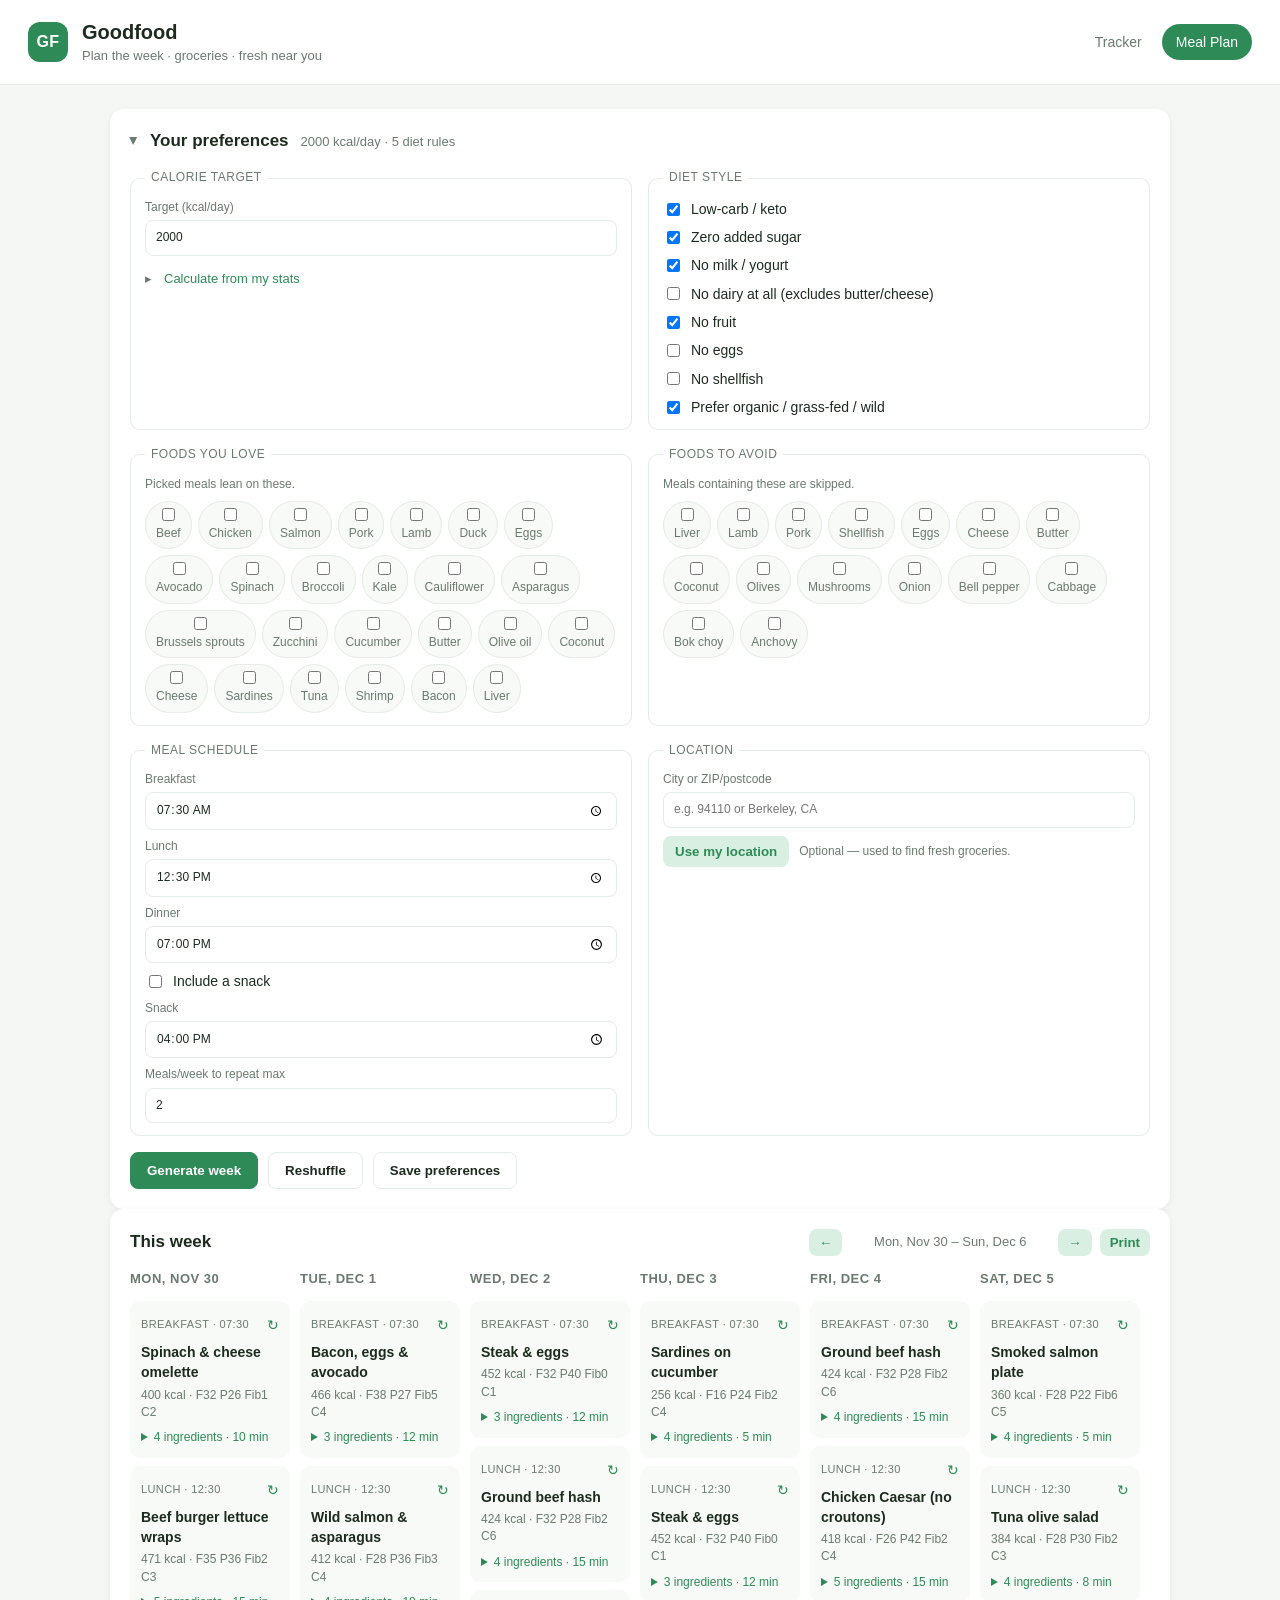
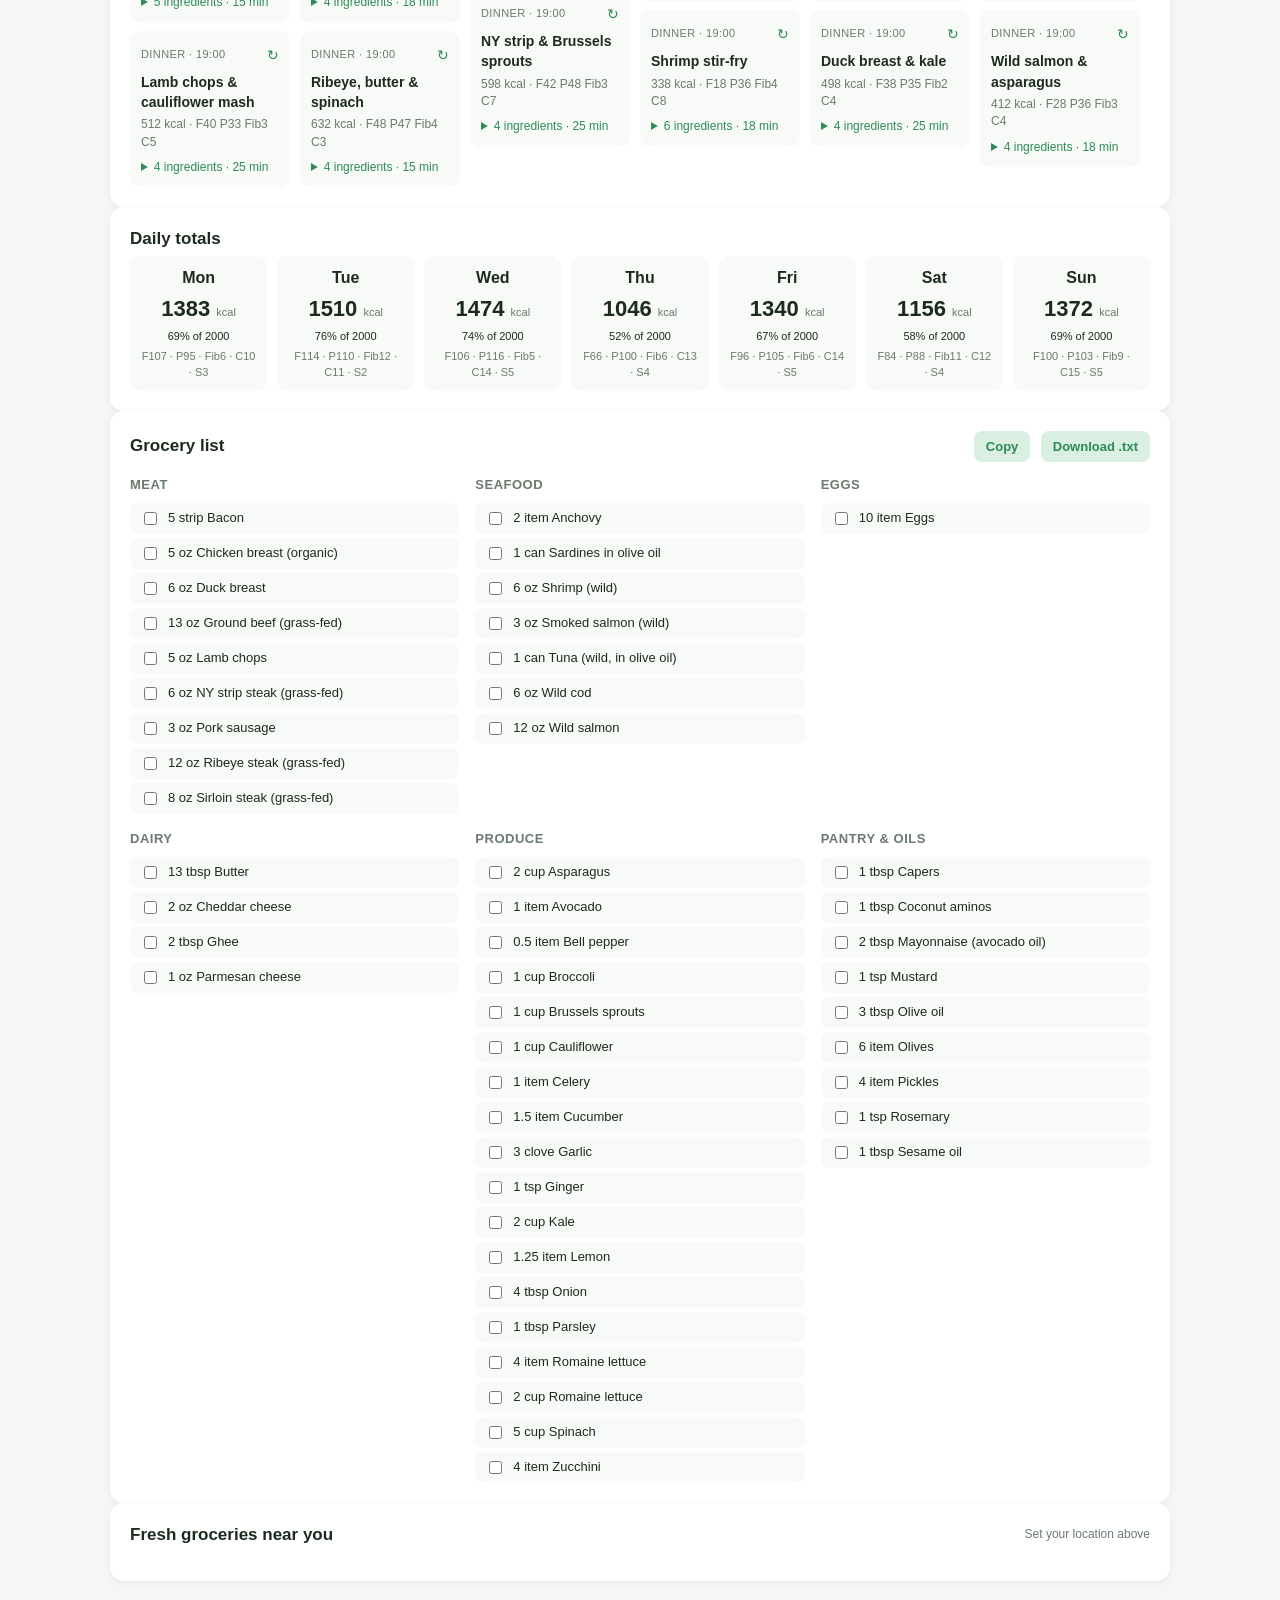
==== plan.html @ 70d7107c "Add interactive weekly meal planner New /plan page with onboarding, 7-day meal grid, aggregated groc" ====
<!DOCTYPE html>
<html lang="en">
<head>
  <meta charset="UTF-8" />
  <meta name="viewport" content="width=device-width, initial-scale=1.0" />
  <title>Goodfood — Weekly Meal Planner</title>
  <link rel="stylesheet" href="styles.css" />
</head>
<body>
  <header class="topbar">
    <div class="brand">
      <span class="logo">GF</span>
      <div>
        <h1>Goodfood</h1>
        <p class="tagline">Plan the week · groceries · fresh near you</p>
      </div>
    </div>
    <nav class="tabs">
      <a href="index.html">Tracker</a>
      <a href="plan.html" class="active">Meal Plan</a>
    </nav>
  </header>

  <main>
    <section class="card prefs">
      <details id="prefs-panel" open>
        <summary><h2>Your preferences</h2><span class="prefs-summary" id="prefs-summary"></span></summary>

        <div class="prefs-grid">
          <fieldset>
            <legend>Calorie target</legend>
            <label>Target (kcal/day)
              <input type="number" id="kcal-target" min="800" max="6000" step="50" value="2000" />
            </label>
            <details class="bmr-calc">
              <summary>Calculate from my stats</summary>
              <div class="bmr-grid">
                <label>Sex
                  <select id="bio-sex"><option value="m">Male</option><option value="f">Female</option></select>
                </label>
                <label>Age <input type="number" id="bio-age" min="14" max="100" value="35" /></label>
                <label>Weight (kg) <input type="number" id="bio-weight" min="30" max="250" step="0.5" value="75" /></label>
                <label>Height (cm) <input type="number" id="bio-height" min="120" max="230" value="175" /></label>
                <label>Activity
                  <select id="bio-activity">
                    <option value="1.2">Sedentary</option>
                    <option value="1.375">Light (1–3 d/wk)</option>
                    <option value="1.55" selected>Moderate (3–5 d/wk)</option>
                    <option value="1.725">Active (6–7 d/wk)</option>
                    <option value="1.9">Very active</option>
                  </select>
                </label>
                <label>Goal
                  <select id="bio-goal">
                    <option value="0.8">Lose fat</option>
                    <option value="1" selected>Maintain</option>
                    <option value="1.15">Gain muscle</option>
                  </select>
                </label>
                <button type="button" id="calc-kcal">Apply</button>
              </div>
            </details>
          </fieldset>

          <fieldset>
            <legend>Diet style</legend>
            <label class="check"><input type="checkbox" id="diet-lowcarb" checked /> Low-carb / keto</label>
            <label class="check"><input type="checkbox" id="diet-nosugar" checked /> Zero added sugar</label>
            <label class="check"><input type="checkbox" id="diet-nomilk" checked /> No milk / yogurt</label>
            <label class="check"><input type="checkbox" id="diet-nodairy" /> No dairy at all (excludes butter/cheese)</label>
            <label class="check"><input type="checkbox" id="diet-nofruit" checked /> No fruit</label>
            <label class="check"><input type="checkbox" id="diet-noeggs" /> No eggs</label>
            <label class="check"><input type="checkbox" id="diet-noshellfish" /> No shellfish</label>
            <label class="check"><input type="checkbox" id="diet-organic" checked /> Prefer organic / grass-fed / wild</label>
          </fieldset>

          <fieldset>
            <legend>Foods you love</legend>
            <p class="hint">Picked meals lean on these.</p>
            <div class="chip-grid" id="love-chips"></div>
          </fieldset>

          <fieldset>
            <legend>Foods to avoid</legend>
            <p class="hint">Meals containing these are skipped.</p>
            <div class="chip-grid" id="avoid-chips"></div>
          </fieldset>

          <fieldset>
            <legend>Meal schedule</legend>
            <label>Breakfast <input type="time" id="time-b" value="07:30" /></label>
            <label>Lunch <input type="time" id="time-l" value="12:30" /></label>
            <label>Dinner <input type="time" id="time-d" value="19:00" /></label>
            <label class="check"><input type="checkbox" id="want-snack" /> Include a snack</label>
            <label>Snack <input type="time" id="time-s" value="16:00" /></label>
            <label>Meals/week to repeat max
              <input type="number" id="repeat-max" min="1" max="7" value="2" />
            </label>
          </fieldset>

          <fieldset>
            <legend>Location</legend>
            <label>City or ZIP/postcode
              <input type="text" id="loc-input" placeholder="e.g. 94110 or Berkeley, CA" />
            </label>
            <div class="loc-actions">
              <button type="button" id="loc-geo">Use my location</button>
              <span class="loc-status" id="loc-status">Optional — used to find fresh groceries.</span>
            </div>
          </fieldset>
        </div>

        <div class="prefs-actions">
          <button type="button" id="generate-btn" class="primary">Generate week</button>
          <button type="button" id="reshuffle-btn">Reshuffle</button>
          <button type="button" id="save-prefs">Save preferences</button>
        </div>
      </details>
    </section>

    <section class="card">
      <div class="card-header">
        <h2>This week</h2>
        <div class="week-actions">
          <button type="button" id="prev-week">&larr;</button>
          <span id="week-label">—</span>
          <button type="button" id="next-week">&rarr;</button>
          <button type="button" id="print-btn">Print</button>
        </div>
      </div>
      <div class="week-grid" id="week-grid"></div>
    </section>

    <section class="card">
      <h2>Daily totals</h2>
      <div class="totals-grid" id="totals-grid"></div>
    </section>

    <section class="card">
      <div class="card-header">
        <h2>Grocery list</h2>
        <div>
          <button type="button" id="copy-grocery">Copy</button>
          <button type="button" id="download-grocery">Download .txt</button>
        </div>
      </div>
      <div class="grocery-grid" id="grocery-grid"></div>
    </section>

    <section class="card">
      <div class="card-header">
        <h2>Fresh groceries near you</h2>
        <span class="loc-status" id="nearby-loc">Set your location above</span>
      </div>
      <div class="stores-grid" id="stores-grid"></div>
    </section>
  </main>

  <div class="toast" id="toast" role="status" aria-live="polite"></div>

  <script src="plan.js"></script>
</body>
</html>
---- styles.css ----
:root {
  --bg: #f5f7f5;
  --surface: #ffffff;
  --ink: #1d2b1f;
  --muted: #6b7a6e;
  --line: #e5ebe5;
  --accent: #2e8b57;
  --accent-soft: #d8efe1;
  --warn: #c8553d;
  --warn-soft: #fbe5df;
  --cap: #c8553d;
  --shadow: 0 2px 8px rgba(20, 40, 25, 0.06);
  --radius: 14px;
}

* { box-sizing: border-box; }

html, body {
  margin: 0;
  padding: 0;
  background: var(--bg);
  color: var(--ink);
  font-family: -apple-system, BlinkMacSystemFont, "Segoe UI", Roboto, "Helvetica Neue", Arial, sans-serif;
  line-height: 1.45;
}

.topbar {
  display: flex;
  align-items: center;
  justify-content: space-between;
  padding: 18px 28px;
  background: var(--surface);
  border-bottom: 1px solid var(--line);
  position: sticky;
  top: 0;
  z-index: 10;
}

.brand { display: flex; align-items: center; gap: 14px; }
.brand h1 { margin: 0; font-size: 20px; }
.tagline { margin: 0; color: var(--muted); font-size: 13px; }

.logo {
  width: 40px; height: 40px;
  border-radius: 12px;
  background: var(--accent);
  color: #fff;
  display: grid;
  place-items: center;
  font-weight: 700;
  letter-spacing: 0.5px;
}

.date-control {
  display: flex;
  align-items: center;
  gap: 8px;
}
.date-control button {
  background: var(--accent-soft);
  border: none;
  width: 32px; height: 32px;
  border-radius: 8px;
  cursor: pointer;
  font-size: 16px;
  color: var(--accent);
}
.date-control input[type="date"] {
  padding: 6px 10px;
  border: 1px solid var(--line);
  border-radius: 8px;
  font: inherit;
  background: var(--surface);
  color: var(--ink);
}

main {
  max-width: 1100px;
  margin: 0 auto;
  padding: 24px 20px 60px;
}

.summary {
  display: grid;
  grid-template-columns: 200px 1fr;
  gap: 20px;
  background: var(--surface);
  border-radius: var(--radius);
  padding: 22px;
  box-shadow: var(--shadow);
  margin-bottom: 24px;
}

.ring-card {
  position: relative;
  display: grid;
  place-items: center;
}
.ring { width: 160px; height: 160px; transform: rotate(-90deg); }
.ring-bg { fill: none; stroke: var(--line); stroke-width: 12; }
.ring-fg {
  fill: none;
  stroke: var(--accent);
  stroke-width: 12;
  stroke-linecap: round;
  stroke-dasharray: 326.7;
  stroke-dashoffset: 326.7;
  transition: stroke-dashoffset 0.5s ease;
}
.ring-label {
  position: absolute;
  text-align: center;
}
.ring-label span { font-size: 28px; font-weight: 700; display: block; }
.ring-label small { color: var(--muted); font-size: 12px; }

.stats {
  display: grid;
  grid-template-columns: repeat(3, 1fr);
  gap: 14px;
}
.organic-toggle {
  display: flex;
  align-items: center;
  gap: 8px;
  font-size: 13px;
  color: var(--muted);
}
.organic-toggle input { width: 16px; height: 16px; }
.stat {
  display: flex;
  flex-direction: column;
  gap: 4px;
}
.stat-label { font-size: 12px; color: var(--muted); text-transform: uppercase; letter-spacing: 0.5px; }
.stat-value { font-weight: 600; }
.bar {
  height: 8px;
  background: var(--line);
  border-radius: 99px;
  overflow: hidden;
  margin-top: 4px;
}
.bar-fill {
  height: 100%;
  width: 0%;
  background: var(--accent);
  transition: width 0.4s ease, background 0.2s;
}
.bar-fill.cap { background: var(--accent); }
.bar-fill.cap.over { background: var(--cap); }

.cards {
  display: grid;
  grid-template-columns: repeat(2, 1fr);
  gap: 18px;
}

.card {
  background: var(--surface);
  border-radius: var(--radius);
  padding: 20px;
  box-shadow: var(--shadow);
}
.card.wide { grid-column: 1 / -1; }
.card h2 { margin: 0 0 4px; font-size: 17px; }
.card h3 { margin: 0 0 6px; font-size: 13px; color: var(--muted); text-transform: uppercase; letter-spacing: 0.5px; }
.card-hint { margin: 0 0 14px; color: var(--muted); font-size: 13px; }

.cups {
  display: flex;
  flex-wrap: wrap;
  gap: 8px;
  margin-bottom: 12px;
}
.cup {
  width: 38px; height: 46px;
  border-radius: 6px 6px 14px 14px;
  border: 2px solid var(--accent);
  background: transparent;
  cursor: pointer;
  transition: background 0.2s;
}
.cup.filled { background: var(--accent); }

.row-form {
  display: grid;
  grid-template-columns: 1fr 110px 130px auto;
  gap: 8px;
  margin-bottom: 12px;
}
.row-form.compact {
  grid-template-columns: auto 1fr 1fr auto;
  align-items: end;
}
#sleep-form.row-form {
  grid-template-columns: 1fr 1fr 1fr auto;
  align-items: end;
}
.row-form input, .row-form select, .row-form button {
  padding: 9px 10px;
  border: 1px solid var(--line);
  border-radius: 8px;
  font: inherit;
  background: var(--surface);
  color: var(--ink);
}
.row-form button {
  background: var(--accent);
  color: #fff;
  border: none;
  cursor: pointer;
  font-weight: 600;
}
.row-form button:hover { background: #246d44; }

.meal-form {
  display: flex;
  flex-direction: column;
  gap: 10px;
  margin-bottom: 14px;
}
.meal-form input, .meal-form select, .meal-form button {
  padding: 9px 10px;
  border: 1px solid var(--line);
  border-radius: 8px;
  font: inherit;
  background: var(--surface);
  color: var(--ink);
}
.meal-form > button {
  background: var(--accent);
  color: #fff;
  border: none;
  cursor: pointer;
  font-weight: 600;
}
.meal-form > button:hover { background: #246d44; }

.macros-grid {
  display: grid;
  grid-template-columns: repeat(5, 1fr);
  gap: 8px;
}
.macros-grid label {
  display: flex;
  flex-direction: column;
  font-size: 12px;
  color: var(--muted);
  gap: 4px;
}
.macros-grid input {
  padding: 8px 8px;
  border: 1px solid var(--line);
  border-radius: 8px;
  font: inherit;
}

.warning {
  background: var(--warn-soft);
  color: var(--warn);
  padding: 10px 12px;
  border-radius: 8px;
  font-size: 13px;
  border-left: 3px solid var(--warn);
}

.inline {
  display: flex;
  flex-direction: column;
  font-size: 12px;
  color: var(--muted);
  gap: 4px;
}
.inline input, .inline select {
  padding: 9px 10px;
  border: 1px solid var(--line);
  border-radius: 8px;
  font: inherit;
  background: var(--surface);
  color: var(--ink);
}

.entries {
  list-style: none;
  padding: 0;
  margin: 0;
  display: flex;
  flex-direction: column;
  gap: 6px;
  max-height: 260px;
  overflow-y: auto;
}
.entries li {
  display: flex;
  justify-content: space-between;
  align-items: center;
  padding: 8px 10px;
  border-radius: 8px;
  background: #f7faf7;
}
.entries li.flagged {
  background: var(--warn-soft);
}
.entry-meta {
  font-size: 12px;
  color: var(--muted);
}
.entry-name { font-weight: 500; }
.del-btn {
  background: none;
  border: none;
  color: var(--muted);
  cursor: pointer;
  font-size: 16px;
  padding: 0 4px;
  line-height: 1;
}
.del-btn:hover { color: var(--warn); }

.link-btn {
  background: none;
  border: none;
  color: var(--accent);
  cursor: pointer;
  font: inherit;
  padding: 6px 0;
}
.link-btn:hover { text-decoration: underline; }
.link-btn.danger { color: var(--warn); }

.food-cats {
  display: grid;
  grid-template-columns: repeat(2, 1fr);
  gap: 16px;
}
.food-list, .avoid-list {
  list-style: none;
  padding: 0;
  margin: 0;
  display: flex;
  flex-direction: column;
  gap: 4px;
}
.food-list li {
  background: #f7faf7;
  padding: 6px 10px;
  border-radius: 6px;
  font-size: 13px;
  cursor: pointer;
  display: flex;
  justify-content: space-between;
  gap: 8px;
}
.food-list li:hover { background: var(--accent-soft); }
.food-list li small { color: var(--muted); }
.avoid-list li {
  background: var(--warn-soft);
  color: var(--warn);
  padding: 6px 10px;
  border-radius: 6px;
  font-size: 13px;
}

.trend {
  display: grid;
  grid-template-columns: repeat(7, 1fr);
  gap: 10px;
  align-items: end;
  height: 180px;
}
.trend-day {
  display: flex;
  flex-direction: column;
  align-items: center;
  gap: 6px;
  height: 100%;
}
.trend-bar-stack {
  flex: 1;
  width: 100%;
  display: flex;
  flex-direction: column-reverse;
  gap: 2px;
  border-radius: 6px;
  overflow: hidden;
  background: var(--line);
}
.trend-seg { width: 100%; transition: height 0.3s ease; }
.trend-seg.fat { background: #e6a23c; }
.trend-seg.pro { background: #2e8b57; }
.trend-seg.fib { background: #4aa3df; }
.trend-seg.carb { background: #c8553d; }
.trend-seg.sugar { background: #8e3a3a; }
.trend-day small { font-size: 11px; color: var(--muted); }

.legend {
  display: flex;
  flex-wrap: wrap;
  gap: 14px;
  margin-top: 12px;
  font-size: 12px;
  color: var(--muted);
}
.legend .dot {
  display: inline-block;
  width: 10px; height: 10px;
  border-radius: 50%;
  margin-right: 4px;
  vertical-align: middle;
}
.legend .dot.fat { background: #e6a23c; }
.legend .dot.pro { background: #2e8b57; }
.legend .dot.fib { background: #4aa3df; }
.legend .dot.carb { background: #c8553d; }
.legend .dot.sugar { background: #8e3a3a; }

.goals-grid {
  display: grid;
  grid-template-columns: repeat(6, 1fr) auto;
  gap: 10px;
  align-items: end;
}
.goals-grid label {
  display: flex;
  flex-direction: column;
  font-size: 12px;
  color: var(--muted);
  gap: 4px;
}
.goals-grid input {
  padding: 9px 10px;
  border: 1px solid var(--line);
  border-radius: 8px;
  font: inherit;
}
.goals-grid button {
  padding: 9px 14px;
  background: var(--accent);
  color: #fff;
  border: none;
  border-radius: 8px;
  font-weight: 600;
  cursor: pointer;
}

.practice-row {
  display: flex;
  flex-wrap: wrap;
  gap: 10px;
  align-items: end;
  margin-top: 12px;
  padding-top: 12px;
  border-top: 1px dashed var(--line);
}
.practice-row > button {
  padding: 9px 14px;
  background: var(--accent);
  color: #fff;
  border: none;
  border-radius: 8px;
  font-weight: 600;
  cursor: pointer;
}
.practice-tags {
  display: flex;
  flex-wrap: wrap;
  gap: 6px;
  flex: 1;
}
.tag {
  background: var(--surface);
  border: 1px solid var(--line);
  border-radius: 99px;
  padding: 6px 12px;
  font-size: 13px;
  cursor: pointer;
  color: var(--ink);
}
.tag.on {
  background: var(--accent-soft);
  border-color: var(--accent);
  color: var(--accent);
}

.data-actions {
  margin-top: 14px;
  display: flex;
  gap: 16px;
  border-top: 1px solid var(--line);
  padding-top: 12px;
}

.toast {
  position: fixed;
  bottom: 24px;
  left: 50%;
  transform: translateX(-50%) translateY(20px);
  background: var(--ink);
  color: #fff;
  padding: 10px 18px;
  border-radius: 99px;
  font-size: 14px;
  opacity: 0;
  pointer-events: none;
  transition: opacity 0.25s, transform 0.25s;
}
.toast.show {
  opacity: 1;
  transform: translateX(-50%) translateY(0);
}

@media (max-width: 720px) {
  .summary { grid-template-columns: 1fr; }
  .stats { grid-template-columns: 1fr 1fr; }
  .cards { grid-template-columns: 1fr; }
  .row-form { grid-template-columns: 1fr 1fr; }
  .row-form input:first-child, .row-form button { grid-column: 1 / -1; }
  .macros-grid { grid-template-columns: 1fr 1fr 1fr; }
  .goals-grid { grid-template-columns: 1fr 1fr; }
  .goals-grid button { grid-column: 1 / -1; }
  .food-cats { grid-template-columns: 1fr; }
}

/* ===== Tabs nav ===== */
.tabs {
  display: flex;
  gap: 6px;
}
.tabs a {
  padding: 8px 14px;
  border-radius: 99px;
  text-decoration: none;
  color: var(--muted);
  font-size: 14px;
  font-weight: 500;
}
.tabs a:hover { background: var(--accent-soft); color: var(--accent); }
.tabs a.active { background: var(--accent); color: #fff; }

/* ===== Meal planner ===== */
.prefs details > summary {
  display: flex;
  align-items: baseline;
  gap: 12px;
  cursor: pointer;
  list-style: none;
}
.prefs details > summary::-webkit-details-marker { display: none; }
.prefs details > summary::before {
  content: "▸";
  color: var(--muted);
  transition: transform 0.2s;
}
.prefs details[open] > summary::before { transform: rotate(90deg); display: inline-block; }
.prefs h2 { margin: 0; }
.prefs-summary {
  color: var(--muted);
  font-size: 13px;
}
.prefs-grid {
  display: grid;
  grid-template-columns: repeat(2, 1fr);
  gap: 16px;
  margin-top: 16px;
}
.prefs fieldset {
  border: 1px solid var(--line);
  border-radius: 10px;
  padding: 12px 14px;
  margin: 0;
  display: flex;
  flex-direction: column;
  gap: 8px;
}
.prefs legend {
  font-size: 12px;
  color: var(--muted);
  text-transform: uppercase;
  letter-spacing: 0.5px;
  padding: 0 6px;
}
.prefs label {
  display: flex;
  flex-direction: column;
  font-size: 12px;
  color: var(--muted);
  gap: 4px;
}
.prefs label input[type="number"],
.prefs label input[type="text"],
.prefs label input[type="time"],
.prefs label select {
  padding: 8px 10px;
  border: 1px solid var(--line);
  border-radius: 8px;
  font: inherit;
  color: var(--ink);
}
.prefs label.check {
  flex-direction: row;
  align-items: center;
  gap: 8px;
  color: var(--ink);
  font-size: 14px;
}
.prefs .hint { margin: 0; color: var(--muted); font-size: 12px; }
.bmr-calc { margin-top: 6px; font-size: 13px; }
.bmr-calc summary { cursor: pointer; color: var(--accent); }
.bmr-grid {
  display: grid;
  grid-template-columns: repeat(3, 1fr);
  gap: 8px;
  margin-top: 8px;
  align-items: end;
}
.bmr-grid button {
  padding: 8px 12px;
  background: var(--accent);
  color: #fff;
  border: none;
  border-radius: 8px;
  cursor: pointer;
  font-weight: 600;
}

.chip-grid {
  display: flex;
  flex-wrap: wrap;
  gap: 6px;
}
.chip {
  display: inline-flex;
  align-items: center;
  gap: 6px;
  padding: 6px 10px;
  background: #f7faf7;
  border: 1px solid var(--line);
  border-radius: 99px;
  font-size: 13px;
  cursor: pointer;
  color: var(--ink);
}
.chip input { margin: 0; }
.chip:has(input:checked) { background: var(--accent-soft); border-color: var(--accent); color: var(--accent); }

.loc-actions {
  display: flex;
  align-items: center;
  gap: 10px;
  flex-wrap: wrap;
}
.loc-actions button {
  padding: 8px 12px;
  background: var(--accent-soft);
  color: var(--accent);
  border: none;
  border-radius: 8px;
  cursor: pointer;
  font-weight: 600;
}
.loc-status { font-size: 12px; color: var(--muted); }

.prefs-actions {
  display: flex;
  gap: 10px;
  margin-top: 16px;
  flex-wrap: wrap;
}
.prefs-actions button {
  padding: 10px 16px;
  background: var(--surface);
  border: 1px solid var(--line);
  border-radius: 8px;
  cursor: pointer;
  font-weight: 600;
  color: var(--ink);
}
.prefs-actions button.primary {
  background: var(--accent);
  color: #fff;
  border-color: var(--accent);
}

.card-header {
  display: flex;
  align-items: center;
  justify-content: space-between;
  gap: 12px;
  margin-bottom: 14px;
  flex-wrap: wrap;
}
.card-header h2 { margin: 0; }
.week-actions {
  display: flex;
  align-items: center;
  gap: 8px;
}
.week-actions button {
  padding: 6px 10px;
  background: var(--accent-soft);
  color: var(--accent);
  border: none;
  border-radius: 8px;
  cursor: pointer;
  font-weight: 600;
}
#week-label { font-size: 13px; color: var(--muted); min-width: 200px; text-align: center; }

.week-grid {
  display: grid;
  grid-template-columns: repeat(7, minmax(160px, 1fr));
  gap: 10px;
  overflow-x: auto;
}
.day-col {
  display: flex;
  flex-direction: column;
  gap: 8px;
}
.day-col h3 {
  margin: 0 0 4px;
  font-size: 13px;
  color: var(--muted);
  text-transform: uppercase;
  letter-spacing: 0.5px;
}
.meal-slot {
  background: #f7faf7;
  border-radius: 10px;
  padding: 10px;
  display: flex;
  flex-direction: column;
  gap: 4px;
  border: 1px solid transparent;
}
.meal-slot:hover { border-color: var(--accent-soft); }
.slot-head {
  display: flex;
  justify-content: space-between;
  align-items: center;
  font-size: 11px;
  color: var(--muted);
  text-transform: uppercase;
  letter-spacing: 0.4px;
}
.slot-head button {
  font-size: 14px;
  color: var(--accent);
  background: none;
  border: none;
  cursor: pointer;
  line-height: 1;
}
.meal-name { font-weight: 600; font-size: 14px; }
.meal-macros { font-size: 12px; color: var(--muted); }
.meal-ings summary {
  font-size: 12px;
  color: var(--accent);
  cursor: pointer;
  margin-top: 4px;
}
.meal-ings ul {
  margin: 6px 0 0;
  padding-left: 18px;
  font-size: 12px;
  color: var(--ink);
}

.totals-grid {
  display: grid;
  grid-template-columns: repeat(7, 1fr);
  gap: 10px;
}
.total-card {
  background: #f7faf7;
  border-radius: 10px;
  padding: 10px;
  text-align: center;
}
.total-card .big {
  font-size: 22px;
  font-weight: 700;
  margin: 4px 0;
}
.total-card .big small {
  font-size: 11px;
  color: var(--muted);
  font-weight: 500;
}
.total-card .hint { font-size: 11px; }
.macro-row {
  font-size: 11px;
  color: var(--muted);
  margin-top: 4px;
}

.grocery-grid {
  display: grid;
  grid-template-columns: repeat(3, 1fr);
  gap: 16px;
}
.grocery-block h4 {
  margin: 0 0 8px;
  font-size: 13px;
  color: var(--muted);
  text-transform: uppercase;
  letter-spacing: 0.5px;
}
.grocery-block ul {
  list-style: none;
  padding: 0;
  margin: 0;
  display: flex;
  flex-direction: column;
  gap: 4px;
}
.grocery-block label {
  display: flex;
  align-items: center;
  gap: 8px;
  background: #f7faf7;
  padding: 6px 10px;
  border-radius: 8px;
  font-size: 13px;
  cursor: pointer;
}
.grocery-block input:checked + span { text-decoration: line-through; color: var(--muted); }

#copy-grocery, #download-grocery {
  padding: 8px 12px;
  background: var(--accent-soft);
  color: var(--accent);
  border: none;
  border-radius: 8px;
  cursor: pointer;
  font-weight: 600;
  font-size: 13px;
  margin-left: 6px;
}

.stores-grid {
  display: grid;
  grid-template-columns: repeat(auto-fill, minmax(180px, 1fr));
  gap: 10px;
}
.store-link {
  background: #f7faf7;
  border-radius: 10px;
  padding: 12px 14px;
  text-decoration: none;
  color: var(--ink);
  display: flex;
  flex-direction: column;
  gap: 2px;
  border: 1px solid transparent;
}
.store-link:hover { border-color: var(--accent); background: var(--accent-soft); }
.store-link span { color: var(--accent); font-size: 12px; }

.center { text-align: center; }

@media (max-width: 960px) {
  .prefs-grid { grid-template-columns: 1fr; }
  .week-grid { grid-template-columns: repeat(7, 220px); }
  .totals-grid { grid-template-columns: repeat(7, 120px); overflow-x: auto; }
  .grocery-grid { grid-template-columns: 1fr 1fr; }
}
@media (max-width: 600px) {
  .grocery-grid { grid-template-columns: 1fr; }
  .bmr-grid { grid-template-columns: 1fr 1fr; }
}

@media print {
  .topbar, .prefs, .prefs-actions, .week-actions, #copy-grocery, #download-grocery, .stores-grid { display: none !important; }
  .card { box-shadow: none; border: 1px solid #ccc; break-inside: avoid; }
  .week-grid { grid-template-columns: repeat(7, 1fr) !important; overflow: visible !important; }
  body { background: #fff; }
}
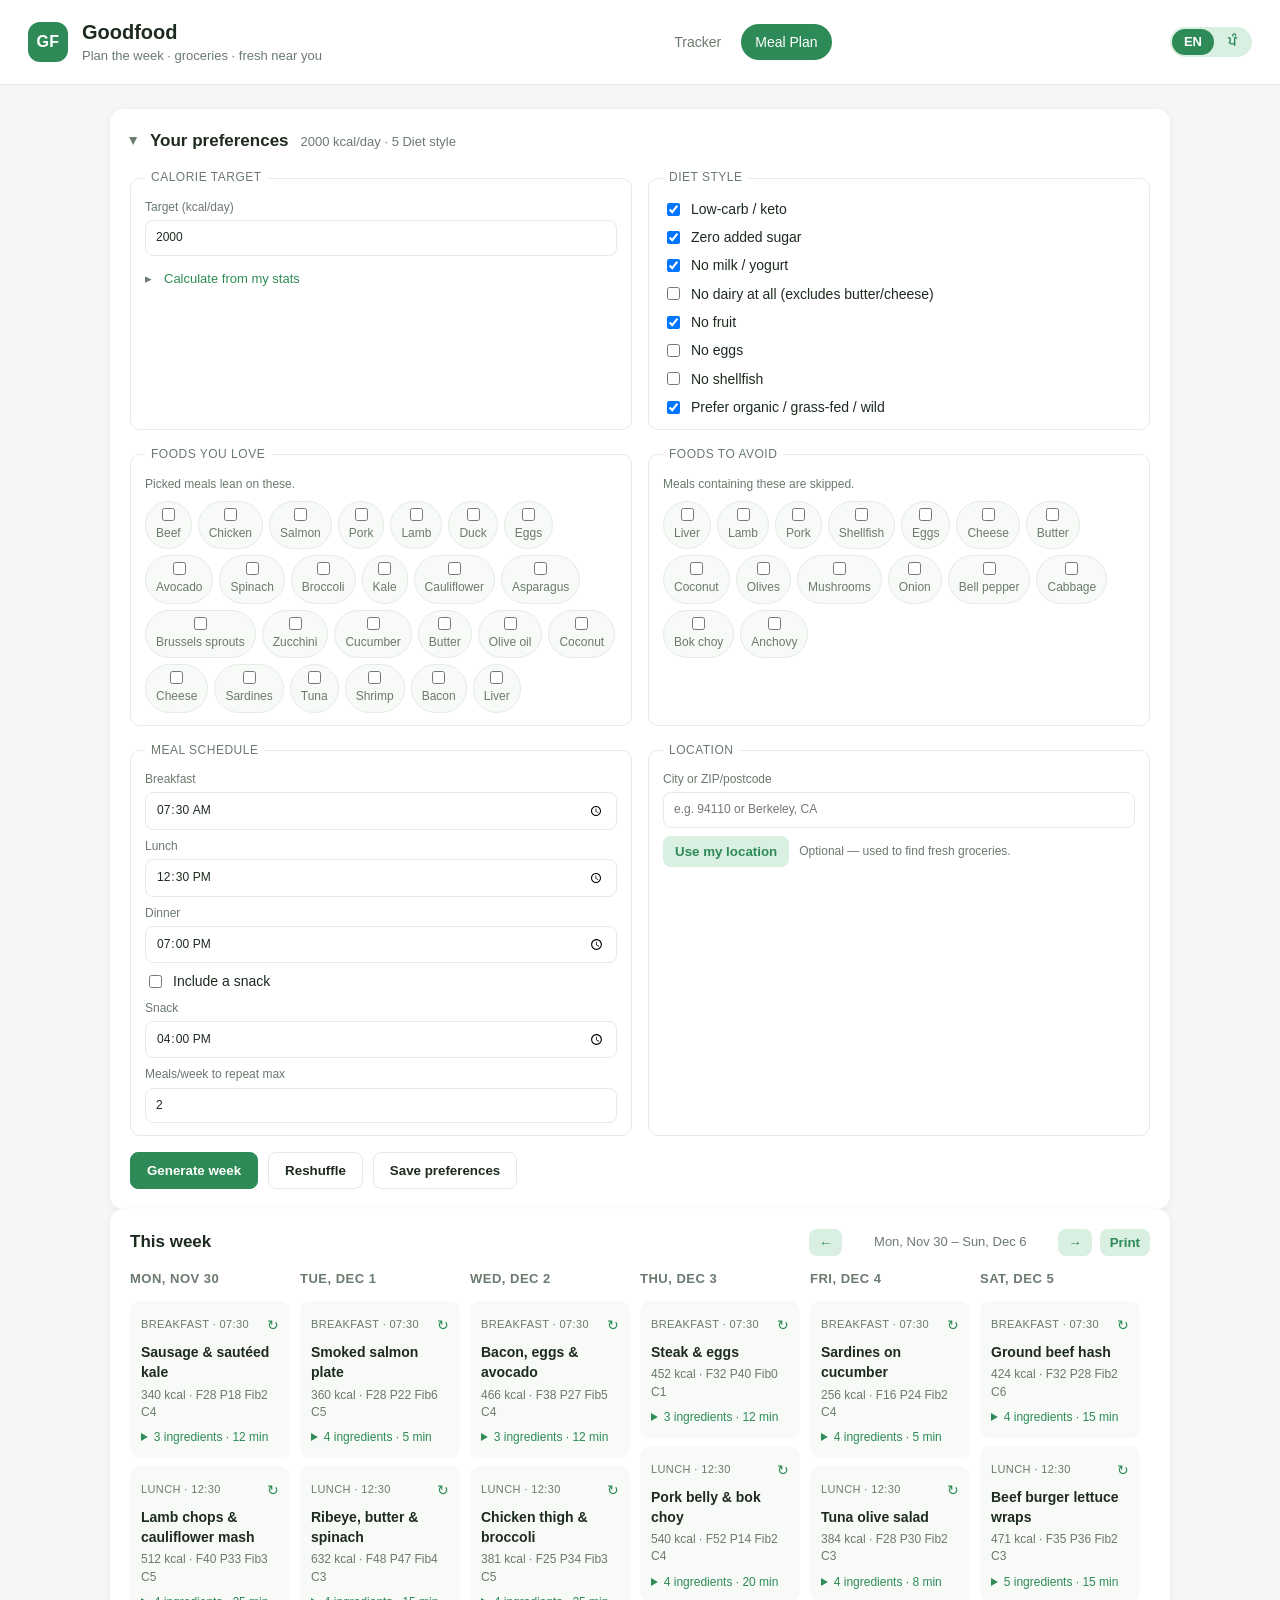
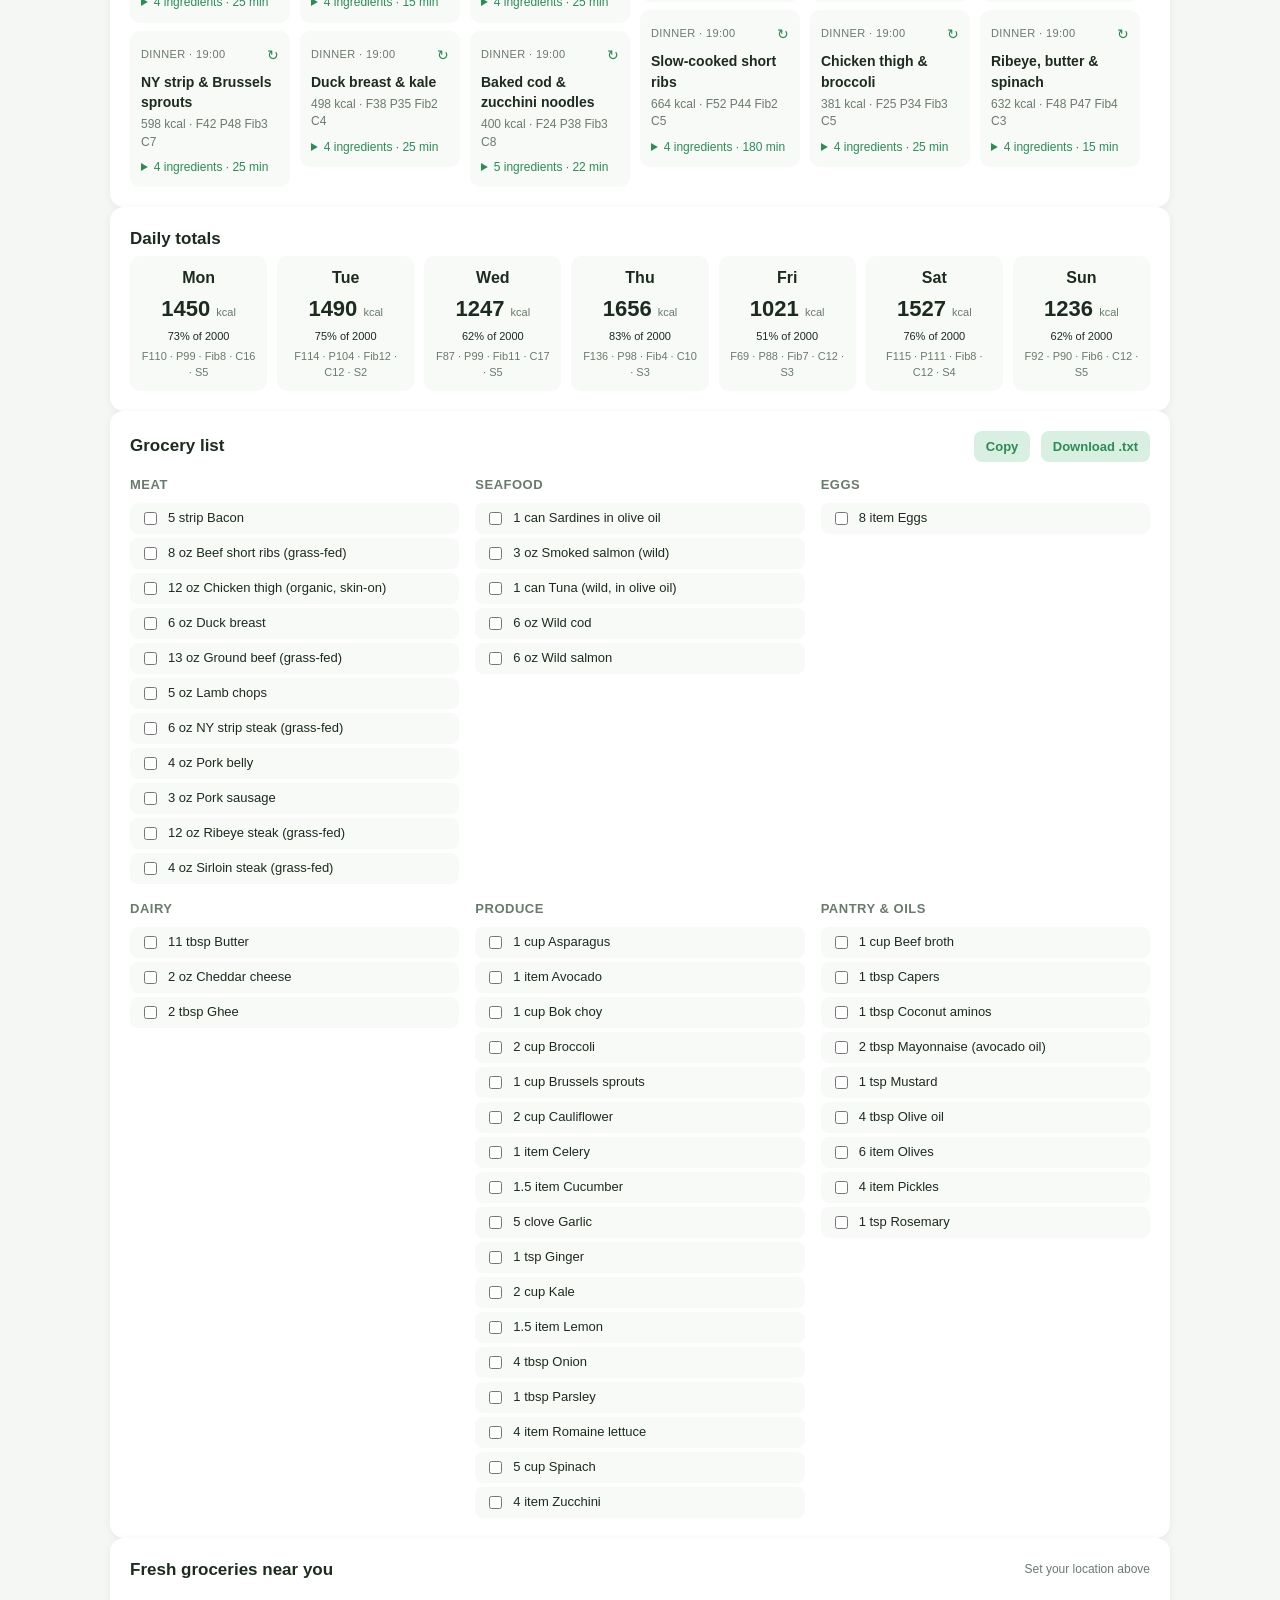
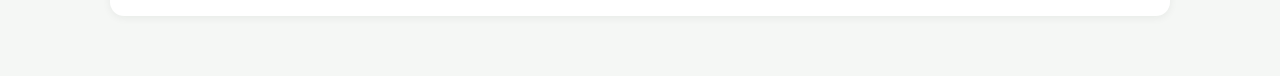
==== commit fde27edb: "Add bilingual UI (English / ਪੰਜਾਬੀ) with live switcher - New i18n.js module: single dictionary for b" ====
--- a/plan.html
+++ b/plan.html
@@ -4,6 +4,9 @@
   <meta charset="UTF-8" />
   <meta name="viewport" content="width=device-width, initial-scale=1.0" />
   <title>Goodfood — Weekly Meal Planner</title>
+  <link rel="preconnect" href="https://fonts.googleapis.com" />
+  <link rel="preconnect" href="https://fonts.gstatic.com" crossorigin />
+  <link href="https://fonts.googleapis.com/css2?family=Noto+Sans+Gurmukhi:wght@400;500;600;700&display=swap" rel="stylesheet" />
   <link rel="stylesheet" href="styles.css" />
 </head>
 <body>
@@ -11,137 +14,146 @@
     <div class="brand">
       <span class="logo">GF</span>
       <div>
-        <h1>Goodfood</h1>
-        <p class="tagline">Plan the week · groceries · fresh near you</p>
+        <h1 data-i18n="brand.title">Goodfood</h1>
+        <p class="tagline" data-i18n="tagline.plan">Plan the week · groceries · fresh near you</p>
       </div>
     </div>
     <nav class="tabs">
-      <a href="index.html">Tracker</a>
-      <a href="plan.html" class="active">Meal Plan</a>
+      <a href="index.html" data-i18n="nav.tracker">Tracker</a>
+      <a href="plan.html" class="active" data-i18n="nav.plan">Meal Plan</a>
     </nav>
+    <div class="topbar-right">
+      <div class="lang-switch">
+        <button type="button" data-lang-btn="en" data-i18n="lang.en">EN</button>
+        <button type="button" data-lang-btn="pa" data-i18n="lang.pa">ਪੰ</button>
+      </div>
+    </div>
   </header>
 
   <main>
     <section class="card prefs">
       <details id="prefs-panel" open>
-        <summary><h2>Your preferences</h2><span class="prefs-summary" id="prefs-summary"></span></summary>
+        <summary><h2 data-i18n="prefs.title">Your preferences</h2><span class="prefs-summary" id="prefs-summary"></span></summary>
 
         <div class="prefs-grid">
           <fieldset>
-            <legend>Calorie target</legend>
-            <label>Target (kcal/day)
+            <legend data-i18n="legend.kcalTarget">Calorie target</legend>
+            <label><span data-i18n="label.targetKcal">Target (kcal/day)</span>
               <input type="number" id="kcal-target" min="800" max="6000" step="50" value="2000" />
             </label>
             <details class="bmr-calc">
-              <summary>Calculate from my stats</summary>
+              <summary data-i18n="bmr.summary">Calculate from my stats</summary>
               <div class="bmr-grid">
-                <label>Sex
-                  <select id="bio-sex"><option value="m">Male</option><option value="f">Female</option></select>
-                </label>
-                <label>Age <input type="number" id="bio-age" min="14" max="100" value="35" /></label>
-                <label>Weight (kg) <input type="number" id="bio-weight" min="30" max="250" step="0.5" value="75" /></label>
-                <label>Height (cm) <input type="number" id="bio-height" min="120" max="230" value="175" /></label>
-                <label>Activity
-                  <select id="bio-activity">
-                    <option value="1.2">Sedentary</option>
-                    <option value="1.375">Light (1–3 d/wk)</option>
-                    <option value="1.55" selected>Moderate (3–5 d/wk)</option>
-                    <option value="1.725">Active (6–7 d/wk)</option>
-                    <option value="1.9">Very active</option>
+                <label><span data-i18n="label.sex">Sex</span>
+                  <select id="bio-sex">
+                    <option value="m" data-i18n="opt.male">Male</option>
+                    <option value="f" data-i18n="opt.female">Female</option>
                   </select>
                 </label>
-                <label>Goal
-                  <select id="bio-goal">
-                    <option value="0.8">Lose fat</option>
-                    <option value="1" selected>Maintain</option>
-                    <option value="1.15">Gain muscle</option>
+                <label><span data-i18n="label.age">Age</span> <input type="number" id="bio-age" min="14" max="100" value="35" /></label>
+                <label><span data-i18n="label.weightKg">Weight (kg)</span> <input type="number" id="bio-weight" min="30" max="250" step="0.5" value="75" /></label>
+                <label><span data-i18n="label.heightCm">Height (cm)</span> <input type="number" id="bio-height" min="120" max="230" value="175" /></label>
+                <label><span data-i18n="label.activity">Activity</span>
+                  <select id="bio-activity">
+                    <option value="1.2" data-i18n="opt.sedentary">Sedentary</option>
+                    <option value="1.375" data-i18n="opt.lightAct">Light (1–3 d/wk)</option>
+                    <option value="1.55" selected data-i18n="opt.moderateAct">Moderate (3–5 d/wk)</option>
+                    <option value="1.725" data-i18n="opt.active">Active (6–7 d/wk)</option>
+                    <option value="1.9" data-i18n="opt.veryActive">Very active</option>
                   </select>
                 </label>
-                <button type="button" id="calc-kcal">Apply</button>
+                <label><span data-i18n="label.goal">Goal</span>
+                  <select id="bio-goal">
+                    <option value="0.8" data-i18n="opt.loseFat">Lose fat</option>
+                    <option value="1" selected data-i18n="opt.maintain">Maintain</option>
+                    <option value="1.15" data-i18n="opt.gainMuscle">Gain muscle</option>
+                  </select>
+                </label>
+                <button type="button" id="calc-kcal" data-i18n="btn.apply">Apply</button>
               </div>
             </details>
           </fieldset>
 
           <fieldset>
-            <legend>Diet style</legend>
-            <label class="check"><input type="checkbox" id="diet-lowcarb" checked /> Low-carb / keto</label>
-            <label class="check"><input type="checkbox" id="diet-nosugar" checked /> Zero added sugar</label>
-            <label class="check"><input type="checkbox" id="diet-nomilk" checked /> No milk / yogurt</label>
-            <label class="check"><input type="checkbox" id="diet-nodairy" /> No dairy at all (excludes butter/cheese)</label>
-            <label class="check"><input type="checkbox" id="diet-nofruit" checked /> No fruit</label>
-            <label class="check"><input type="checkbox" id="diet-noeggs" /> No eggs</label>
-            <label class="check"><input type="checkbox" id="diet-noshellfish" /> No shellfish</label>
-            <label class="check"><input type="checkbox" id="diet-organic" checked /> Prefer organic / grass-fed / wild</label>
+            <legend data-i18n="legend.dietStyle">Diet style</legend>
+            <label class="check"><input type="checkbox" id="diet-lowcarb" checked /> <span data-i18n="diet.lowcarb">Low-carb / keto</span></label>
+            <label class="check"><input type="checkbox" id="diet-nosugar" checked /> <span data-i18n="diet.nosugar">Zero added sugar</span></label>
+            <label class="check"><input type="checkbox" id="diet-nomilk" checked /> <span data-i18n="diet.nomilk">No milk / yogurt</span></label>
+            <label class="check"><input type="checkbox" id="diet-nodairy" /> <span data-i18n="diet.nodairy">No dairy at all (excludes butter/cheese)</span></label>
+            <label class="check"><input type="checkbox" id="diet-nofruit" checked /> <span data-i18n="diet.nofruit">No fruit</span></label>
+            <label class="check"><input type="checkbox" id="diet-noeggs" /> <span data-i18n="diet.noeggs">No eggs</span></label>
+            <label class="check"><input type="checkbox" id="diet-noshellfish" /> <span data-i18n="diet.noshellfish">No shellfish</span></label>
+            <label class="check"><input type="checkbox" id="diet-organic" checked /> <span data-i18n="diet.organic">Prefer organic / grass-fed / wild</span></label>
           </fieldset>
 
           <fieldset>
-            <legend>Foods you love</legend>
-            <p class="hint">Picked meals lean on these.</p>
+            <legend data-i18n="legend.love">Foods you love</legend>
+            <p class="hint" data-i18n="hint.love">Picked meals lean on these.</p>
             <div class="chip-grid" id="love-chips"></div>
           </fieldset>
 
           <fieldset>
-            <legend>Foods to avoid</legend>
-            <p class="hint">Meals containing these are skipped.</p>
+            <legend data-i18n="legend.avoidList">Foods to avoid</legend>
+            <p class="hint" data-i18n="hint.avoidList">Meals containing these are skipped.</p>
             <div class="chip-grid" id="avoid-chips"></div>
           </fieldset>
 
           <fieldset>
-            <legend>Meal schedule</legend>
-            <label>Breakfast <input type="time" id="time-b" value="07:30" /></label>
-            <label>Lunch <input type="time" id="time-l" value="12:30" /></label>
-            <label>Dinner <input type="time" id="time-d" value="19:00" /></label>
-            <label class="check"><input type="checkbox" id="want-snack" /> Include a snack</label>
-            <label>Snack <input type="time" id="time-s" value="16:00" /></label>
-            <label>Meals/week to repeat max
+            <legend data-i18n="legend.schedule">Meal schedule</legend>
+            <label><span data-i18n="opt.breakfast">Breakfast</span> <input type="time" id="time-b" value="07:30" /></label>
+            <label><span data-i18n="opt.lunch">Lunch</span> <input type="time" id="time-l" value="12:30" /></label>
+            <label><span data-i18n="opt.dinner">Dinner</span> <input type="time" id="time-d" value="19:00" /></label>
+            <label class="check"><input type="checkbox" id="want-snack" /> <span data-i18n="label.includeSnack">Include a snack</span></label>
+            <label><span data-i18n="opt.snack">Snack</span> <input type="time" id="time-s" value="16:00" /></label>
+            <label><span data-i18n="label.repeatMax">Meals/week to repeat max</span>
               <input type="number" id="repeat-max" min="1" max="7" value="2" />
             </label>
           </fieldset>
 
           <fieldset>
-            <legend>Location</legend>
-            <label>City or ZIP/postcode
-              <input type="text" id="loc-input" placeholder="e.g. 94110 or Berkeley, CA" />
+            <legend data-i18n="legend.location">Location</legend>
+            <label><span data-i18n="label.cityZip">City or ZIP/postcode</span>
+              <input type="text" id="loc-input" data-i18n-placeholder="ph.cityZip" placeholder="e.g. 94110 or Berkeley, CA" />
             </label>
             <div class="loc-actions">
-              <button type="button" id="loc-geo">Use my location</button>
-              <span class="loc-status" id="loc-status">Optional — used to find fresh groceries.</span>
+              <button type="button" id="loc-geo" data-i18n="btn.useLocation">Use my location</button>
+              <span class="loc-status" id="loc-status" data-i18n="hint.locationOptional">Optional — used to find fresh groceries.</span>
             </div>
           </fieldset>
         </div>
 
         <div class="prefs-actions">
-          <button type="button" id="generate-btn" class="primary">Generate week</button>
-          <button type="button" id="reshuffle-btn">Reshuffle</button>
-          <button type="button" id="save-prefs">Save preferences</button>
+          <button type="button" id="generate-btn" class="primary" data-i18n="btn.generateWeek">Generate week</button>
+          <button type="button" id="reshuffle-btn" data-i18n="btn.reshuffle">Reshuffle</button>
+          <button type="button" id="save-prefs" data-i18n="btn.savePrefs">Save preferences</button>
         </div>
       </details>
     </section>
 
     <section class="card">
       <div class="card-header">
-        <h2>This week</h2>
+        <h2 data-i18n="card.thisWeek">This week</h2>
         <div class="week-actions">
           <button type="button" id="prev-week">&larr;</button>
           <span id="week-label">—</span>
           <button type="button" id="next-week">&rarr;</button>
-          <button type="button" id="print-btn">Print</button>
+          <button type="button" id="print-btn" data-i18n="btn.print">Print</button>
         </div>
       </div>
       <div class="week-grid" id="week-grid"></div>
     </section>
 
     <section class="card">
-      <h2>Daily totals</h2>
+      <h2 data-i18n="card.dailyTotals">Daily totals</h2>
       <div class="totals-grid" id="totals-grid"></div>
     </section>
 
     <section class="card">
       <div class="card-header">
-        <h2>Grocery list</h2>
+        <h2 data-i18n="card.groceryList">Grocery list</h2>
         <div>
-          <button type="button" id="copy-grocery">Copy</button>
-          <button type="button" id="download-grocery">Download .txt</button>
+          <button type="button" id="copy-grocery" data-i18n="btn.copy">Copy</button>
+          <button type="button" id="download-grocery" data-i18n="btn.downloadTxt">Download .txt</button>
         </div>
       </div>
       <div class="grocery-grid" id="grocery-grid"></div>
@@ -149,8 +161,8 @@
 
     <section class="card">
       <div class="card-header">
-        <h2>Fresh groceries near you</h2>
-        <span class="loc-status" id="nearby-loc">Set your location above</span>
+        <h2 data-i18n="card.storesTitle">Fresh groceries near you</h2>
+        <span class="loc-status" id="nearby-loc" data-i18n="stores.placeholder">Set your location above</span>
       </div>
       <div class="stores-grid" id="stores-grid"></div>
     </section>
@@ -158,6 +170,7 @@
 
   <div class="toast" id="toast" role="status" aria-live="polite"></div>
 
+  <script src="i18n.js"></script>
   <script src="plan.js"></script>
 </body>
 </html>
--- a/styles.css
+++ b/styles.css
@@ -522,6 +522,39 @@
   .food-cats { grid-template-columns: 1fr; }
 }
 
+/* ===== Topbar right cluster ===== */
+.topbar-right {
+  display: flex;
+  align-items: center;
+  gap: 12px;
+}
+
+/* ===== Language switch ===== */
+.lang-switch {
+  display: inline-flex;
+  background: var(--accent-soft);
+  border-radius: 99px;
+  padding: 2px;
+}
+.lang-switch button {
+  border: none;
+  background: transparent;
+  color: var(--accent);
+  padding: 5px 12px;
+  border-radius: 99px;
+  cursor: pointer;
+  font-weight: 600;
+  font-size: 13px;
+  min-width: 36px;
+}
+.lang-switch button.active {
+  background: var(--accent);
+  color: #fff;
+}
+:lang(pa) body {
+  font-family: "Noto Sans Gurmukhi", "Mukta", -apple-system, BlinkMacSystemFont, "Segoe UI", Roboto, sans-serif;
+}
+
 /* ===== Tabs nav ===== */
 .tabs {
   display: flex;
